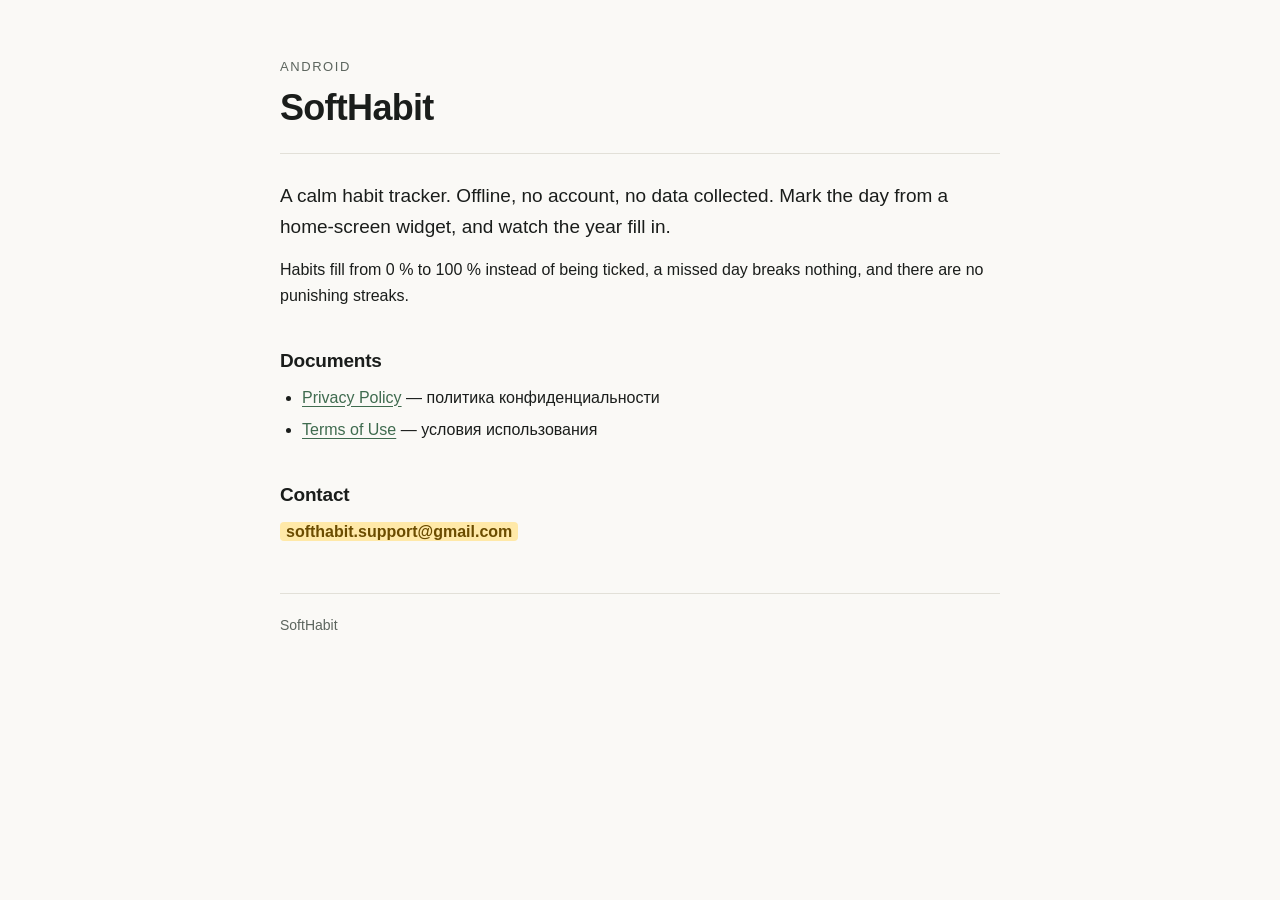
==== index.html @ e61feddc "Политика и условия SoftHabit Две страницы на двух языках плюс небольшая главная. Без внешних зависим" ====
<!doctype html>
<html lang="en">
<head>
<meta charset="utf-8">
<meta name="viewport" content="width=device-width,initial-scale=1">
<title>SoftHabit</title>
<meta name="description" content="SoftHabit — a calm, offline habit tracker for Android.">
<link rel="stylesheet" href="_style.css">
</head>
<body>
<div class="wrap">
<header>
  <div>
    <p class="app">Android</p>
    <h1>SoftHabit</h1>
  </div>
</header>
<p style="font-size:19px;margin-top:26px">A calm habit tracker. Offline, no account,
no data collected. Mark the day from a home-screen widget, and watch the year fill in.</p>
<p>Habits fill from 0 % to 100 % instead of being ticked, a missed day breaks nothing,
and there are no punishing streaks.</p>
<h2>Documents</h2>
<ul>
  <li><a href="privacy.html">Privacy Policy</a> — политика конфиденциальности</li>
  <li><a href="terms.html">Terms of Use</a> — условия использования</li>
</ul>
<h2>Contact</h2>
<p><span class="fill">softhabit.support@gmail.com</span></p>
<footer>SoftHabit</footer>
</div>
</body>
</html>
---- _style.css ----
:root{
  --bg:#faf9f6; --surface:#fff; --ink:#1a1d1b; --muted:#5c655e;
  --line:#e2e0d8; --accent:#3f6b4f; --fill:#ffe9a8; --fill-ink:#6b4c00;
}
@media (prefers-color-scheme:dark){
  :root{
    --bg:#101418; --surface:#171d22; --ink:#e6e9e5; --muted:#98a29b;
    --line:#28323a; --accent:#7cb58d; --fill:#4a3c12; --fill-ink:#ffe9a8;
  }
}
*{box-sizing:border-box}
body{
  margin:0; padding:0 20px 80px; background:var(--bg); color:var(--ink);
  font:16px/1.65 -apple-system,BlinkMacSystemFont,"Segoe UI",Roboto,Helvetica,Arial,sans-serif;
  -webkit-font-smoothing:antialiased;
}
.wrap{max-width:720px;margin:0 auto}
header{padding:56px 0 24px;border-bottom:1px solid var(--line);display:flex;
  flex-wrap:wrap;gap:16px;align-items:baseline;justify-content:space-between}
h1{font-size:clamp(26px,5vw,36px);line-height:1.15;margin:0;letter-spacing:-.02em}
.app{font-size:13px;letter-spacing:.12em;text-transform:uppercase;color:var(--muted);margin:0 0 10px}
.updated{color:var(--muted);font-size:14px;margin:14px 0 0}
h2{font-size:19px;margin:36px 0 8px;letter-spacing:-.01em}
p,li{color:var(--ink)}
p{margin:0 0 14px}
ul{margin:0 0 14px;padding-left:22px}
li{margin-bottom:6px}
a{color:var(--accent);text-underline-offset:3px}
a:focus-visible,button:focus-visible{outline:2px solid var(--accent);outline-offset:3px;border-radius:4px}
.lang{display:flex;gap:4px}
.lang button{
  font:inherit;font-size:13px;padding:5px 12px;border:1px solid var(--line);
  background:var(--surface);color:var(--muted);cursor:pointer;border-radius:6px;
}
.lang button[aria-pressed="true"]{background:var(--accent);color:var(--bg);border-color:var(--accent)}
.fill{background:var(--fill);color:var(--fill-ink);padding:1px 6px;border-radius:4px;font-weight:600}
footer{margin-top:48px;padding-top:20px;border-top:1px solid var(--line);color:var(--muted);font-size:14px}
[hidden]{display:none!important}
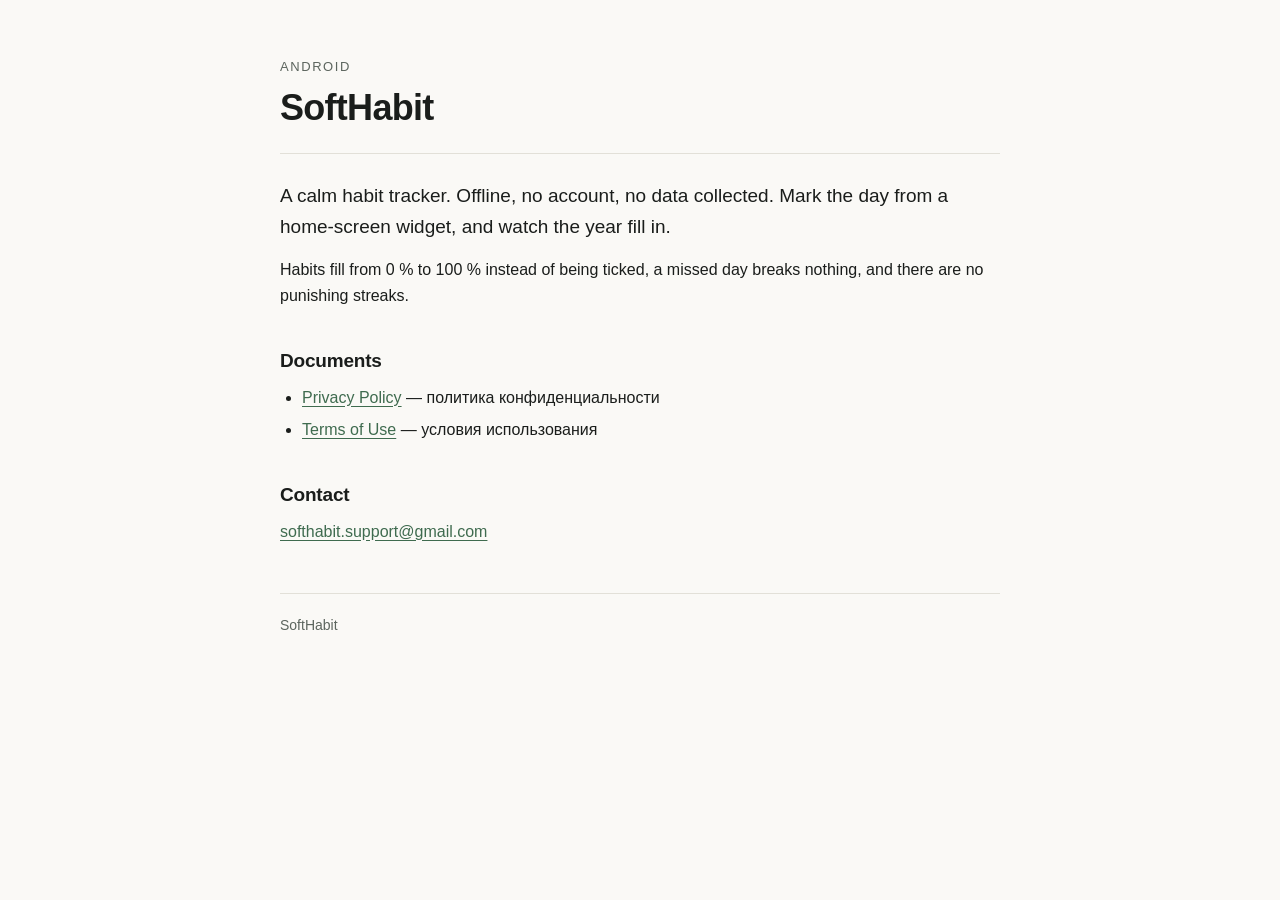
==== commit 4d4b406d: "Имя разработчика и почта в политике и условиях Co-Authored-By: Claude Opus 5 <noreply@anthropic.com>" ====
--- a/index.html
+++ b/index.html
@@ -25,7 +25,7 @@
   <li><a href="terms.html">Terms of Use</a> — условия использования</li>
 </ul>
 <h2>Contact</h2>
-<p><span class="fill">softhabit.support@gmail.com</span></p>
+<p><a href="mailto:softhabit.support@gmail.com">softhabit.support@gmail.com</a></p>
 <footer>SoftHabit</footer>
 </div>
 </body>
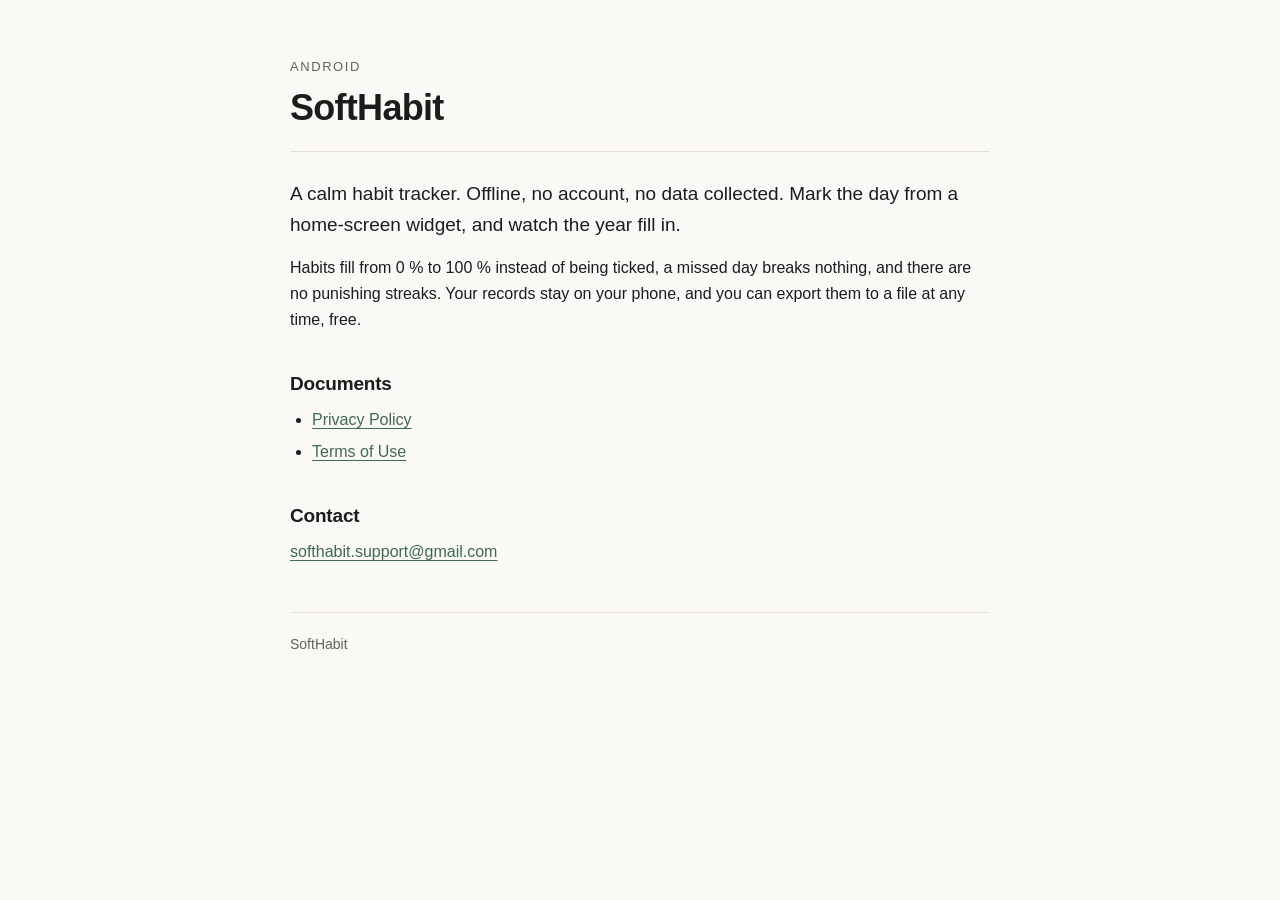
==== commit 9abbf6a6: "Документы переписаны по коду 1.3.4 и только на английском Прежний текст устарел в главном: правила б" ====
--- a/index.html
+++ b/index.html
@@ -10,19 +10,18 @@
 <body>
 <div class="wrap">
 <header>
-  <div>
-    <p class="app">Android</p>
-    <h1>SoftHabit</h1>
-  </div>
+  <p class="app">Android</p>
+  <h1>SoftHabit</h1>
 </header>
-<p style="font-size:19px;margin-top:26px">A calm habit tracker. Offline, no account,
-no data collected. Mark the day from a home-screen widget, and watch the year fill in.</p>
-<p>Habits fill from 0 % to 100 % instead of being ticked, a missed day breaks nothing,
-and there are no punishing streaks.</p>
+<p style="font-size:19px;margin-top:26px">A calm habit tracker. Offline, no account, no data
+collected. Mark the day from a home-screen widget, and watch the year fill in.</p>
+<p>Habits fill from 0 % to 100 % instead of being ticked, a missed day breaks nothing, and there
+are no punishing streaks. Your records stay on your phone, and you can export them to a file at any
+time, free.</p>
 <h2>Documents</h2>
 <ul>
-  <li><a href="privacy.html">Privacy Policy</a> — политика конфиденциальности</li>
-  <li><a href="terms.html">Terms of Use</a> — условия использования</li>
+  <li><a href="privacy.html">Privacy Policy</a></li>
+  <li><a href="terms.html">Terms of Use</a></li>
 </ul>
 <h2>Contact</h2>
 <p><a href="mailto:softhabit.support@gmail.com">softhabit.support@gmail.com</a></p>
--- a/_style.css
+++ b/_style.css
@@ -1,11 +1,11 @@
 :root{
   --bg:#faf9f6; --surface:#fff; --ink:#1a1d1b; --muted:#5c655e;
-  --line:#e2e0d8; --accent:#3f6b4f; --fill:#ffe9a8; --fill-ink:#6b4c00;
+  --line:#e2e0d8; --accent:#3f6b4f;
 }
 @media (prefers-color-scheme:dark){
   :root{
     --bg:#101418; --surface:#171d22; --ink:#e6e9e5; --muted:#98a29b;
-    --line:#28323a; --accent:#7cb58d; --fill:#4a3c12; --fill-ink:#ffe9a8;
+    --line:#28323a; --accent:#7cb58d;
   }
 }
 *{box-sizing:border-box}
@@ -14,25 +14,15 @@
   font:16px/1.65 -apple-system,BlinkMacSystemFont,"Segoe UI",Roboto,Helvetica,Arial,sans-serif;
   -webkit-font-smoothing:antialiased;
 }
-.wrap{max-width:720px;margin:0 auto}
-header{padding:56px 0 24px;border-bottom:1px solid var(--line);display:flex;
-  flex-wrap:wrap;gap:16px;align-items:baseline;justify-content:space-between}
+.wrap{max-width:700px;margin:0 auto}
+header{padding:56px 0 22px;border-bottom:1px solid var(--line)}
 h1{font-size:clamp(26px,5vw,36px);line-height:1.15;margin:0;letter-spacing:-.02em}
 .app{font-size:13px;letter-spacing:.12em;text-transform:uppercase;color:var(--muted);margin:0 0 10px}
-.updated{color:var(--muted);font-size:14px;margin:14px 0 0}
-h2{font-size:19px;margin:36px 0 8px;letter-spacing:-.01em}
-p,li{color:var(--ink)}
+.updated{color:var(--muted);font-size:14px;margin:16px 0 0}
+h2{font-size:19px;margin:34px 0 8px;letter-spacing:-.01em}
 p{margin:0 0 14px}
 ul{margin:0 0 14px;padding-left:22px}
 li{margin-bottom:6px}
 a{color:var(--accent);text-underline-offset:3px}
-a:focus-visible,button:focus-visible{outline:2px solid var(--accent);outline-offset:3px;border-radius:4px}
-.lang{display:flex;gap:4px}
-.lang button{
-  font:inherit;font-size:13px;padding:5px 12px;border:1px solid var(--line);
-  background:var(--surface);color:var(--muted);cursor:pointer;border-radius:6px;
-}
-.lang button[aria-pressed="true"]{background:var(--accent);color:var(--bg);border-color:var(--accent)}
-.fill{background:var(--fill);color:var(--fill-ink);padding:1px 6px;border-radius:4px;font-weight:600}
-footer{margin-top:48px;padding-top:20px;border-top:1px solid var(--line);color:var(--muted);font-size:14px}
-[hidden]{display:none!important}
+a:focus-visible{outline:2px solid var(--accent);outline-offset:3px;border-radius:4px}
+footer{margin-top:46px;padding-top:20px;border-top:1px solid var(--line);color:var(--muted);font-size:14px}
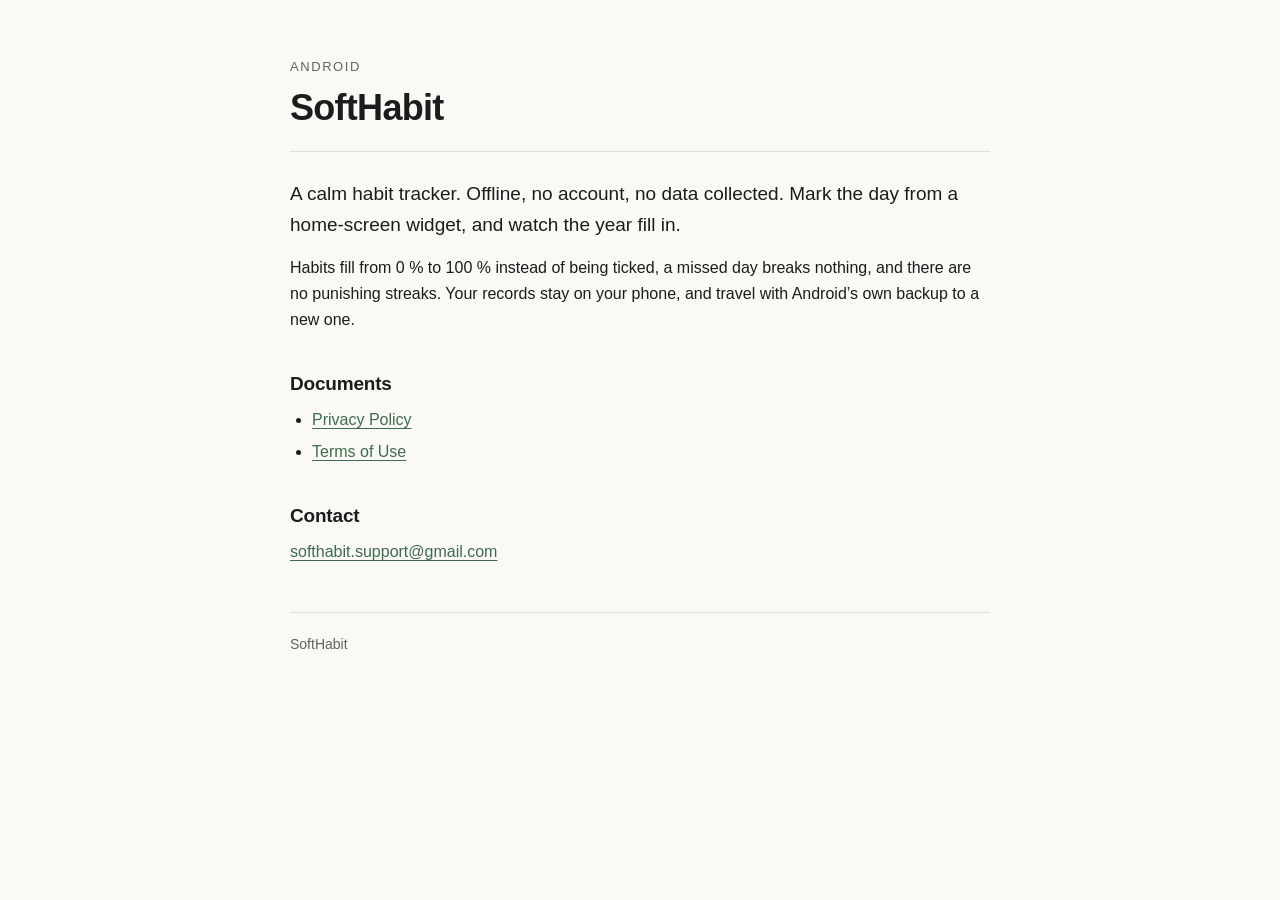
==== commit 7867c790: "Документы больше не обещают выгрузку, которой в приложении нет Ряд «Выгрузить данные» убран из настр" ====
--- a/index.html
+++ b/index.html
@@ -16,8 +16,8 @@
 <p style="font-size:19px;margin-top:26px">A calm habit tracker. Offline, no account, no data
 collected. Mark the day from a home-screen widget, and watch the year fill in.</p>
 <p>Habits fill from 0 % to 100 % instead of being ticked, a missed day breaks nothing, and there
-are no punishing streaks. Your records stay on your phone, and you can export them to a file at any
-time, free.</p>
+are no punishing streaks. Your records stay on your phone, and travel with Android’s own backup
+to a new one.</p>
 <h2>Documents</h2>
 <ul>
   <li><a href="privacy.html">Privacy Policy</a></li>
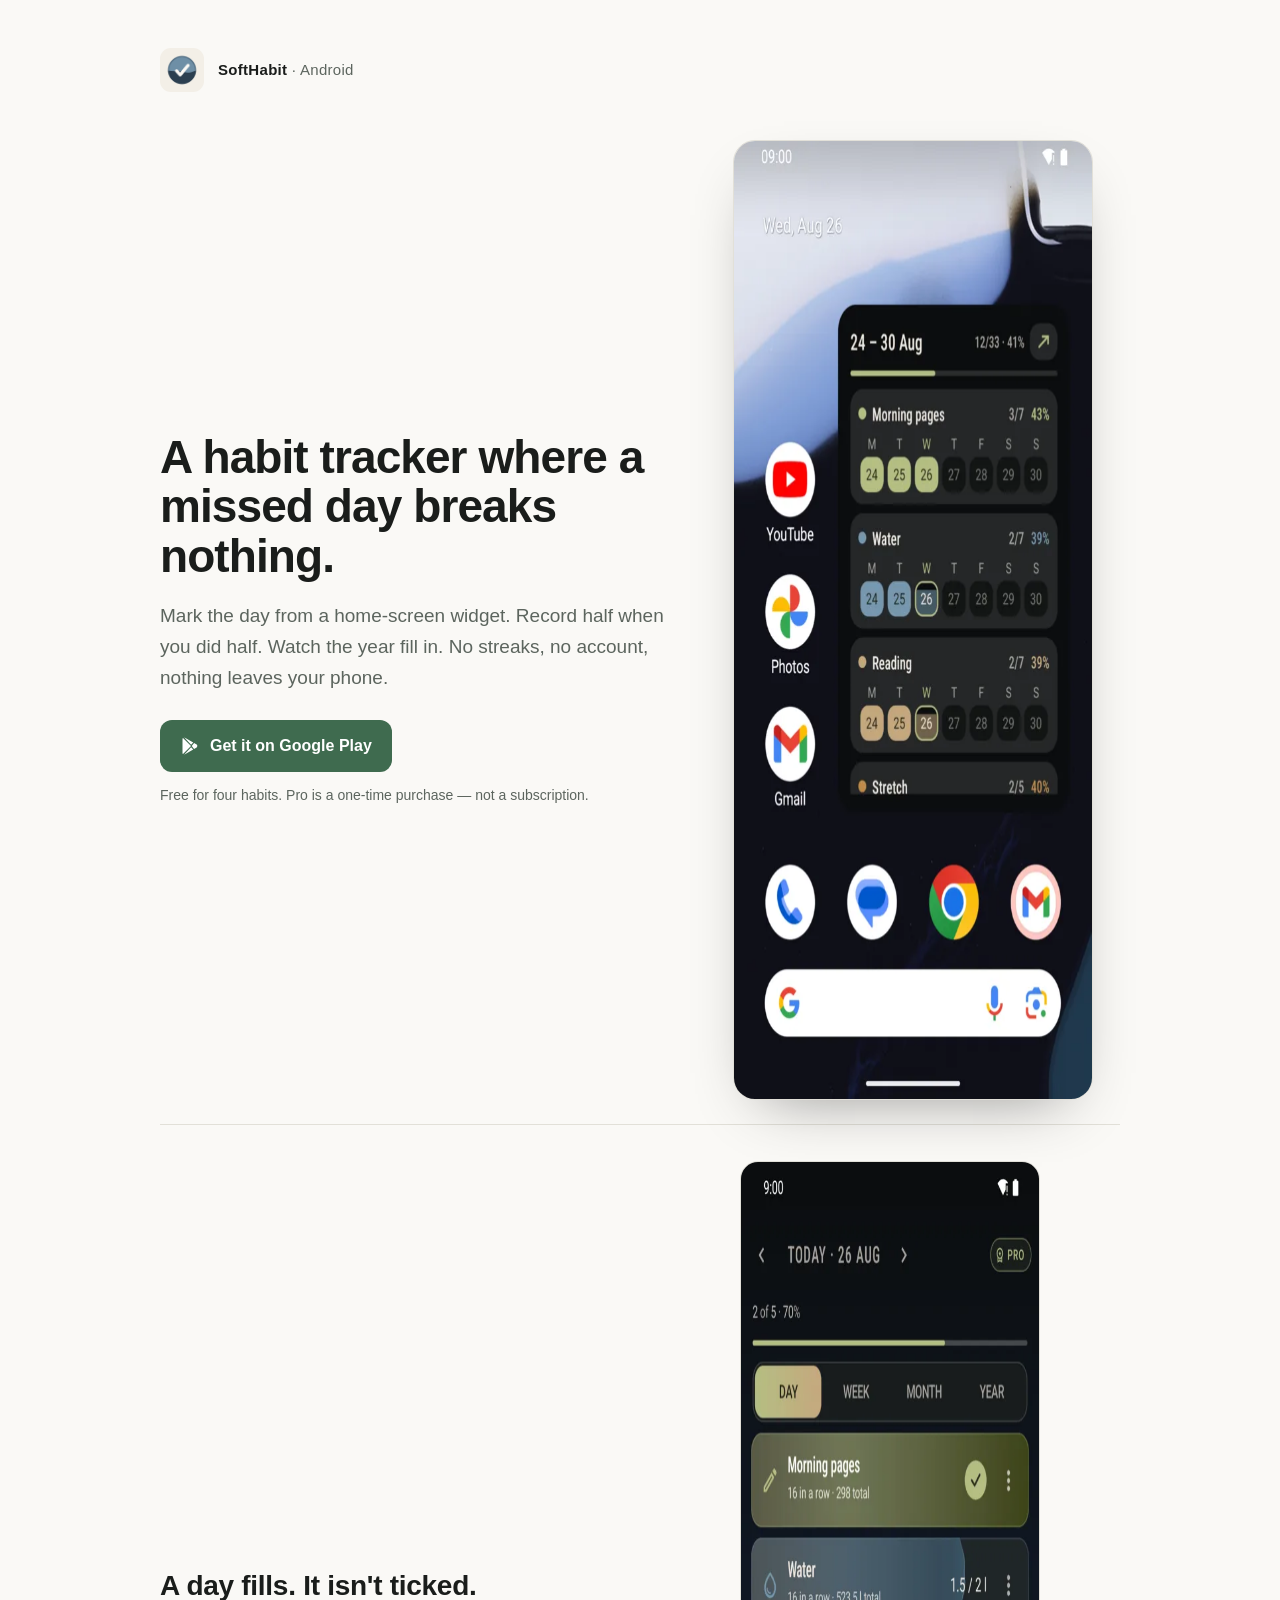
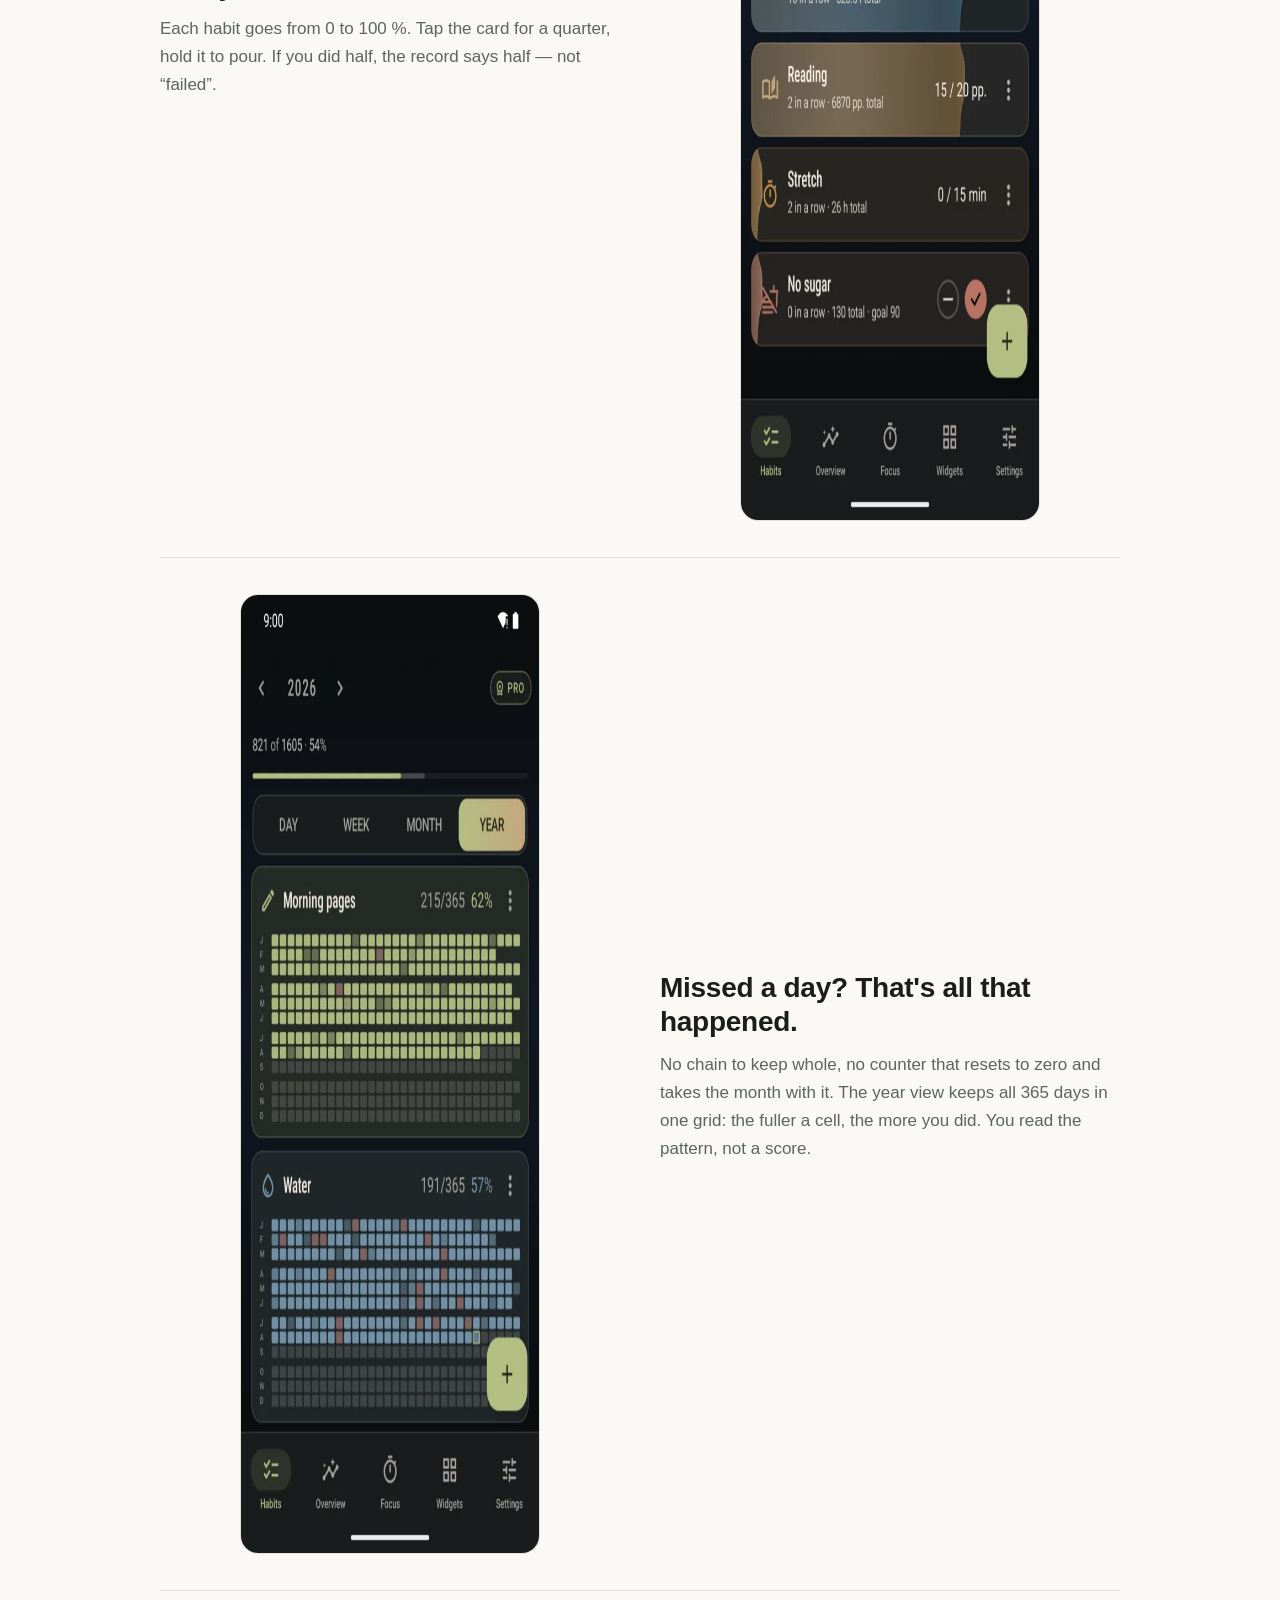
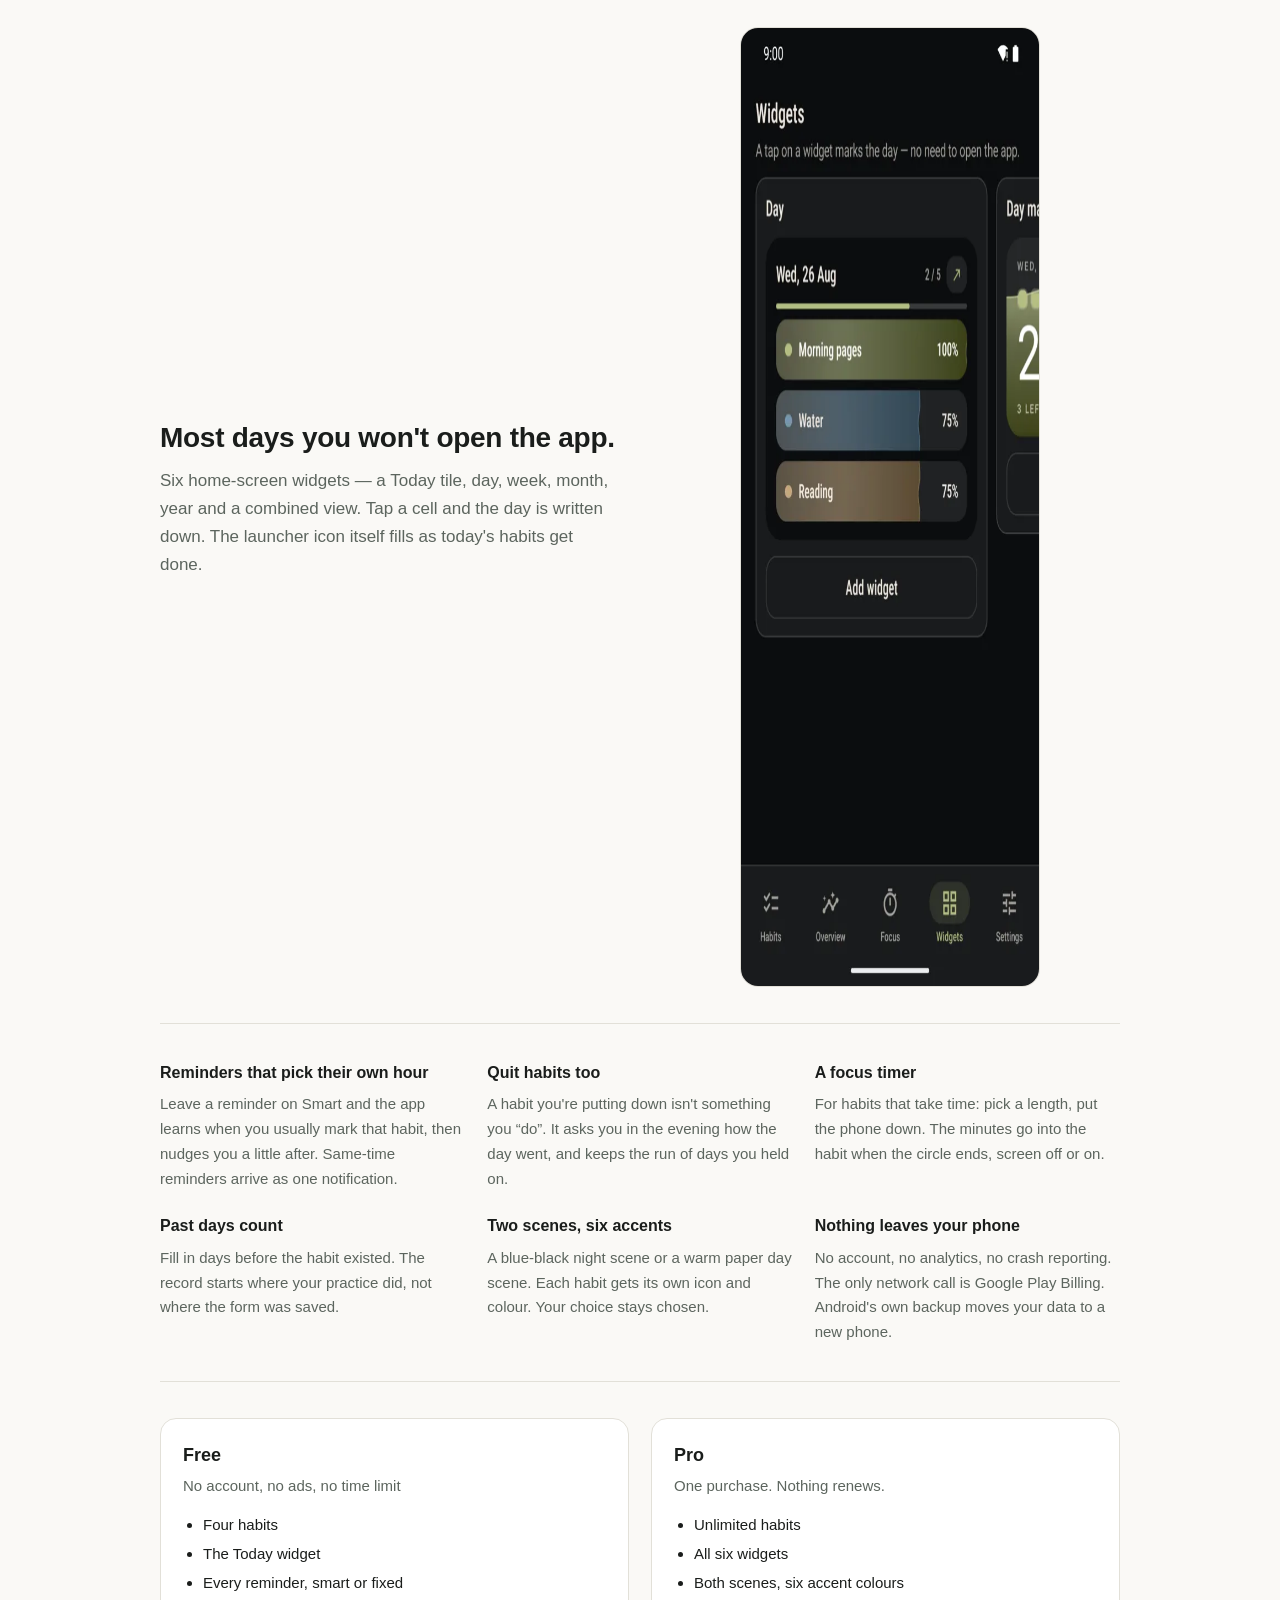
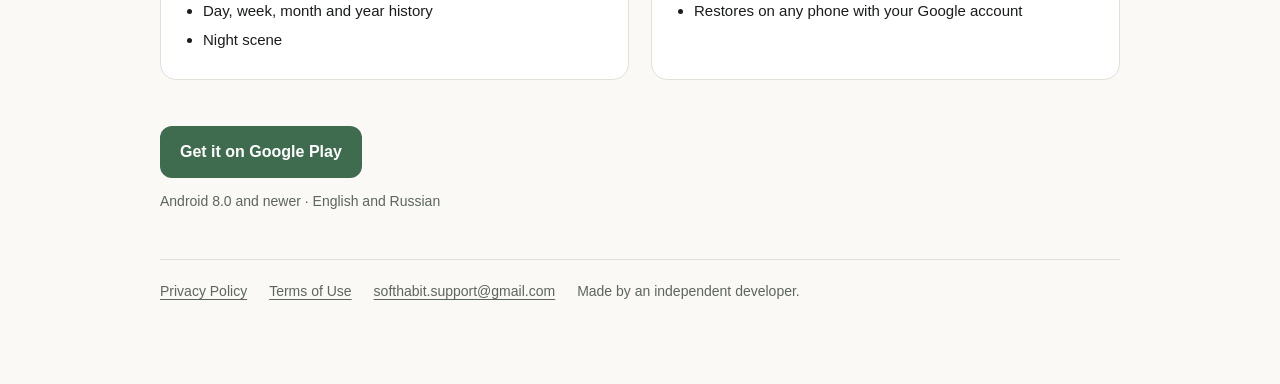
==== commit befd611b: "Главная страница стала посадочной: обещание, кнопка в Play, четыре экрана Раньше здесь было два абза" ====
--- a/index.html
+++ b/index.html
@@ -3,29 +3,111 @@
 <head>
 <meta charset="utf-8">
 <meta name="viewport" content="width=device-width,initial-scale=1">
-<title>SoftHabit</title>
-<meta name="description" content="SoftHabit — a calm, offline habit tracker for Android.">
+<title>SoftHabit — habit tracker with widgets and no streak guilt</title>
+<meta name="description" content="SoftHabit is an Android habit tracker with home-screen widgets, partial progress and no streaks. A missed day breaks nothing. Offline, no account, one-time purchase.">
+<link rel="canonical" href="https://blacknigt96.github.io/softhabit/">
+<link rel="icon" href="assets/icon-192.png">
+<meta property="og:type" content="website">
+<meta property="og:title" content="SoftHabit — a habit tracker where a missed day breaks nothing">
+<meta property="og:description" content="Mark the day from a home-screen widget. Record half when you did half. Keep everything on your phone. Android, free for four habits, Pro is a one-time purchase.">
+<meta property="og:image" content="https://blacknigt96.github.io/softhabit/assets/og.jpg">
+<meta property="og:url" content="https://blacknigt96.github.io/softhabit/">
+<meta name="twitter:card" content="summary_large_image">
 <link rel="stylesheet" href="_style.css">
 </head>
 <body>
-<div class="wrap">
+<div class="wrap landing">
+
 <header>
-  <p class="app">Android</p>
-  <h1>SoftHabit</h1>
+  <img src="assets/icon-192.png" alt="" width="44" height="44">
+  <p class="app">SoftHabit <span style="color:var(--muted);font-weight:400">· Android</span></p>
 </header>
-<p style="font-size:19px;margin-top:26px">A calm habit tracker. Offline, no account, no data
-collected. Mark the day from a home-screen widget, and watch the year fill in.</p>
-<p>Habits fill from 0 % to 100 % instead of being ticked, a missed day breaks nothing, and there
-are no punishing streaks. Your records stay on your phone, and travel with Android’s own backup
-to a new one.</p>
-<h2>Documents</h2>
-<ul>
-  <li><a href="privacy.html">Privacy Policy</a></li>
-  <li><a href="terms.html">Terms of Use</a></li>
-</ul>
-<h2>Contact</h2>
-<p><a href="mailto:softhabit.support@gmail.com">softhabit.support@gmail.com</a></p>
-<footer>SoftHabit</footer>
+
+<section class="hero">
+  <div>
+    <h1>A habit tracker where a missed day breaks nothing.</h1>
+    <p class="lead">Mark the day from a home-screen widget. Record half when you did half. Watch
+    the year fill in. No streaks, no account, nothing leaves your phone.</p>
+    <a class="cta" href="https://play.google.com/store/apps/details?id=app.softhabit.habits">
+      <svg viewBox="0 0 24 24" aria-hidden="true"><path fill="currentColor" d="M3.6 2.3 13.2 12 3.6 21.7c-.4-.3-.6-.8-.6-1.4V3.7c0-.6.2-1.1.6-1.4zm1.3-.7 11 6.3-2.6 2.6L4.9 1.6zm0 20.8 8.4-8.9 2.6 2.6-11 6.3zM16.9 8.5 20 10.3c1 .6 1 2.8 0 3.4l-3.1 1.8L14.1 12l2.8-3.5z"/></svg>
+      Get it on Google Play
+    </a>
+    <span class="fine">Free for four habits. Pro is a one-time purchase — not a subscription.</span>
+  </div>
+  <img src="assets/1-widget-home.webp" alt="SoftHabit week widget on an Android home screen: three habits, seven days each, the kept days filled in colour" width="540" height="960">
+</section>
+
+<section class="row">
+  <div>
+    <h2>A day fills. It isn't ticked.</h2>
+    <p>Each habit goes from 0 to 100 %. Tap the card for a quarter, hold it to pour. If you did
+    half, the record says half — not “failed”.</p>
+  </div>
+  <div class="shot"><img src="assets/2-day.webp" alt="Day view: habit cards filled to different levels" width="540" height="960" loading="lazy"></div>
+</section>
+
+<section class="row">
+  <div>
+    <h2>Missed a day? That's all that happened.</h2>
+    <p>No chain to keep whole, no counter that resets to zero and takes the month with it. The
+    year view keeps all 365 days in one grid: the fuller a cell, the more you did. You read the
+    pattern, not a score.</p>
+  </div>
+  <div class="shot"><img src="assets/5-year.webp" alt="Year view: a grid of every day of the year for each habit, fuller cells where more was done" width="540" height="960" loading="lazy"></div>
+</section>
+
+<section class="row">
+  <div>
+    <h2>Most days you won't open the app.</h2>
+    <p>Six home-screen widgets — a Today tile, day, week, month, year and a combined view. Tap a
+    cell and the day is written down. The launcher icon itself fills as today's habits get done.</p>
+  </div>
+  <div class="shot"><img src="assets/6-widgets.webp" alt="The widget gallery inside the app, showing the six widget kinds" width="540" height="960" loading="lazy"></div>
+</section>
+
+<section class="grid">
+  <div><h3>Reminders that pick their own hour</h3><p>Leave a reminder on Smart and the app learns when you usually mark that habit, then nudges you a little after. Same-time reminders arrive as one notification.</p></div>
+  <div><h3>Quit habits too</h3><p>A habit you're putting down isn't something you “do”. It asks you in the evening how the day went, and keeps the run of days you held on.</p></div>
+  <div><h3>A focus timer</h3><p>For habits that take time: pick a length, put the phone down. The minutes go into the habit when the circle ends, screen off or on.</p></div>
+  <div><h3>Past days count</h3><p>Fill in days before the habit existed. The record starts where your practice did, not where the form was saved.</p></div>
+  <div><h3>Two scenes, six accents</h3><p>A blue-black night scene or a warm paper day scene. Each habit gets its own icon and colour. Your choice stays chosen.</p></div>
+  <div><h3>Nothing leaves your phone</h3><p>No account, no analytics, no crash reporting. The only network call is Google Play Billing. Android's own backup moves your data to a new phone.</p></div>
+</section>
+
+<section class="plans">
+  <div class="plan">
+    <h3>Free</h3>
+    <p class="price">No account, no ads, no time limit</p>
+    <ul>
+      <li>Four habits</li>
+      <li>The Today widget</li>
+      <li>Every reminder, smart or fixed</li>
+      <li>Day, week, month and year history</li>
+      <li>Night scene</li>
+    </ul>
+  </div>
+  <div class="plan">
+    <h3>Pro</h3>
+    <p class="price">One purchase. Nothing renews.</p>
+    <ul>
+      <li>Unlimited habits</li>
+      <li>All six widgets</li>
+      <li>Both scenes, six accent colours</li>
+      <li>Restores on any phone with your Google account</li>
+    </ul>
+  </div>
+</section>
+
+<p style="margin:10px 0 0"><a class="cta" href="https://play.google.com/store/apps/details?id=app.softhabit.habits">Get it on Google Play</a>
+<span class="fine">Android 8.0 and newer · English and Russian</span></p>
+
+<footer>
+  <a href="privacy/">Privacy Policy</a>
+  <a href="terms.html">Terms of Use</a>
+  <a href="mailto:softhabit.support@gmail.com">softhabit.support@gmail.com</a>
+  <span>Made by an independent developer.</span>
+</footer>
+
 </div>
 </body>
 </html>
--- a/_style.css
+++ b/_style.css
@@ -1,11 +1,11 @@
 :root{
   --bg:#faf9f6; --surface:#fff; --ink:#1a1d1b; --muted:#5c655e;
-  --line:#e2e0d8; --accent:#3f6b4f;
+  --line:#e2e0d8; --accent:#3f6b4f; --accent-ink:#fff;
 }
 @media (prefers-color-scheme:dark){
   :root{
     --bg:#101418; --surface:#171d22; --ink:#e6e9e5; --muted:#98a29b;
-    --line:#28323a; --accent:#7cb58d;
+    --line:#28323a; --accent:#7cb58d; --accent-ink:#13201a;
   }
 }
 *{box-sizing:border-box}
@@ -26,3 +26,41 @@
 a{color:var(--accent);text-underline-offset:3px}
 a:focus-visible{outline:2px solid var(--accent);outline-offset:3px;border-radius:4px}
 footer{margin-top:46px;padding-top:20px;border-top:1px solid var(--line);color:var(--muted);font-size:14px}
+
+/* ---- landing page (index.html) ---- */
+.landing{max-width:960px}
+.landing header{border:0;padding:48px 0 0;display:flex;align-items:center;gap:14px}
+.landing header img{width:44px;height:44px;border-radius:11px}
+.landing header .app{margin:0;font-size:15px;letter-spacing:.02em;text-transform:none;color:var(--ink);font-weight:600}
+.hero{display:grid;grid-template-columns:1.1fr .9fr;gap:40px;align-items:center;padding:48px 0 24px}
+.hero h1{font-size:clamp(30px,5vw,46px);line-height:1.08;margin:0 0 18px}
+.hero .lead{font-size:19px;color:var(--muted);margin:0 0 26px;max-width:34em}
+.hero img{width:100%;max-width:360px;display:block;margin:0 auto;border-radius:22px;border:1px solid var(--line);box-shadow:0 24px 60px -30px rgba(0,0,0,.45)}
+.cta{display:inline-flex;align-items:center;gap:10px;background:var(--accent);color:var(--accent-ink);
+  text-decoration:none;font-weight:600;padding:13px 20px;border-radius:12px;font-size:16px}
+.cta:hover{filter:brightness(1.06)}
+.cta svg{width:20px;height:20px}
+.fine{display:block;margin-top:12px;color:var(--muted);font-size:14px}
+.row{display:grid;grid-template-columns:1fr 1fr;gap:40px;align-items:center;padding:36px 0;border-top:1px solid var(--line)}
+.row:nth-child(even) .shot{order:-1}
+.row h2{font-size:clamp(22px,3vw,28px);margin:0 0 12px;line-height:1.2}
+.row p{color:var(--muted);font-size:17px}
+.row .shot img{width:100%;max-width:300px;display:block;margin:0 auto;border-radius:18px;border:1px solid var(--line)}
+.grid{display:grid;grid-template-columns:repeat(3,1fr);gap:22px;padding:36px 0;border-top:1px solid var(--line)}
+.grid h3{font-size:16px;margin:0 0 6px}
+.grid p{color:var(--muted);font-size:15px;margin:0}
+.plans{display:grid;grid-template-columns:1fr 1fr;gap:22px;padding:36px 0;border-top:1px solid var(--line)}
+.plan{background:var(--surface);border:1px solid var(--line);border-radius:16px;padding:22px}
+.plan h3{margin:0 0 4px;font-size:18px}
+.plan .price{color:var(--muted);margin:0 0 14px;font-size:15px}
+.plan ul{margin:0;padding-left:20px}
+.plan li{margin-bottom:4px;font-size:15px}
+.landing footer{display:flex;flex-wrap:wrap;gap:8px 22px}
+.landing footer a{color:var(--muted)}
+@media (max-width:720px){
+  .hero,.row,.plans{grid-template-columns:1fr;gap:26px}
+  .row:nth-child(even) .shot{order:0}
+  .grid{grid-template-columns:1fr}
+  .hero{padding-top:28px}
+  .hero img{max-width:280px}
+}
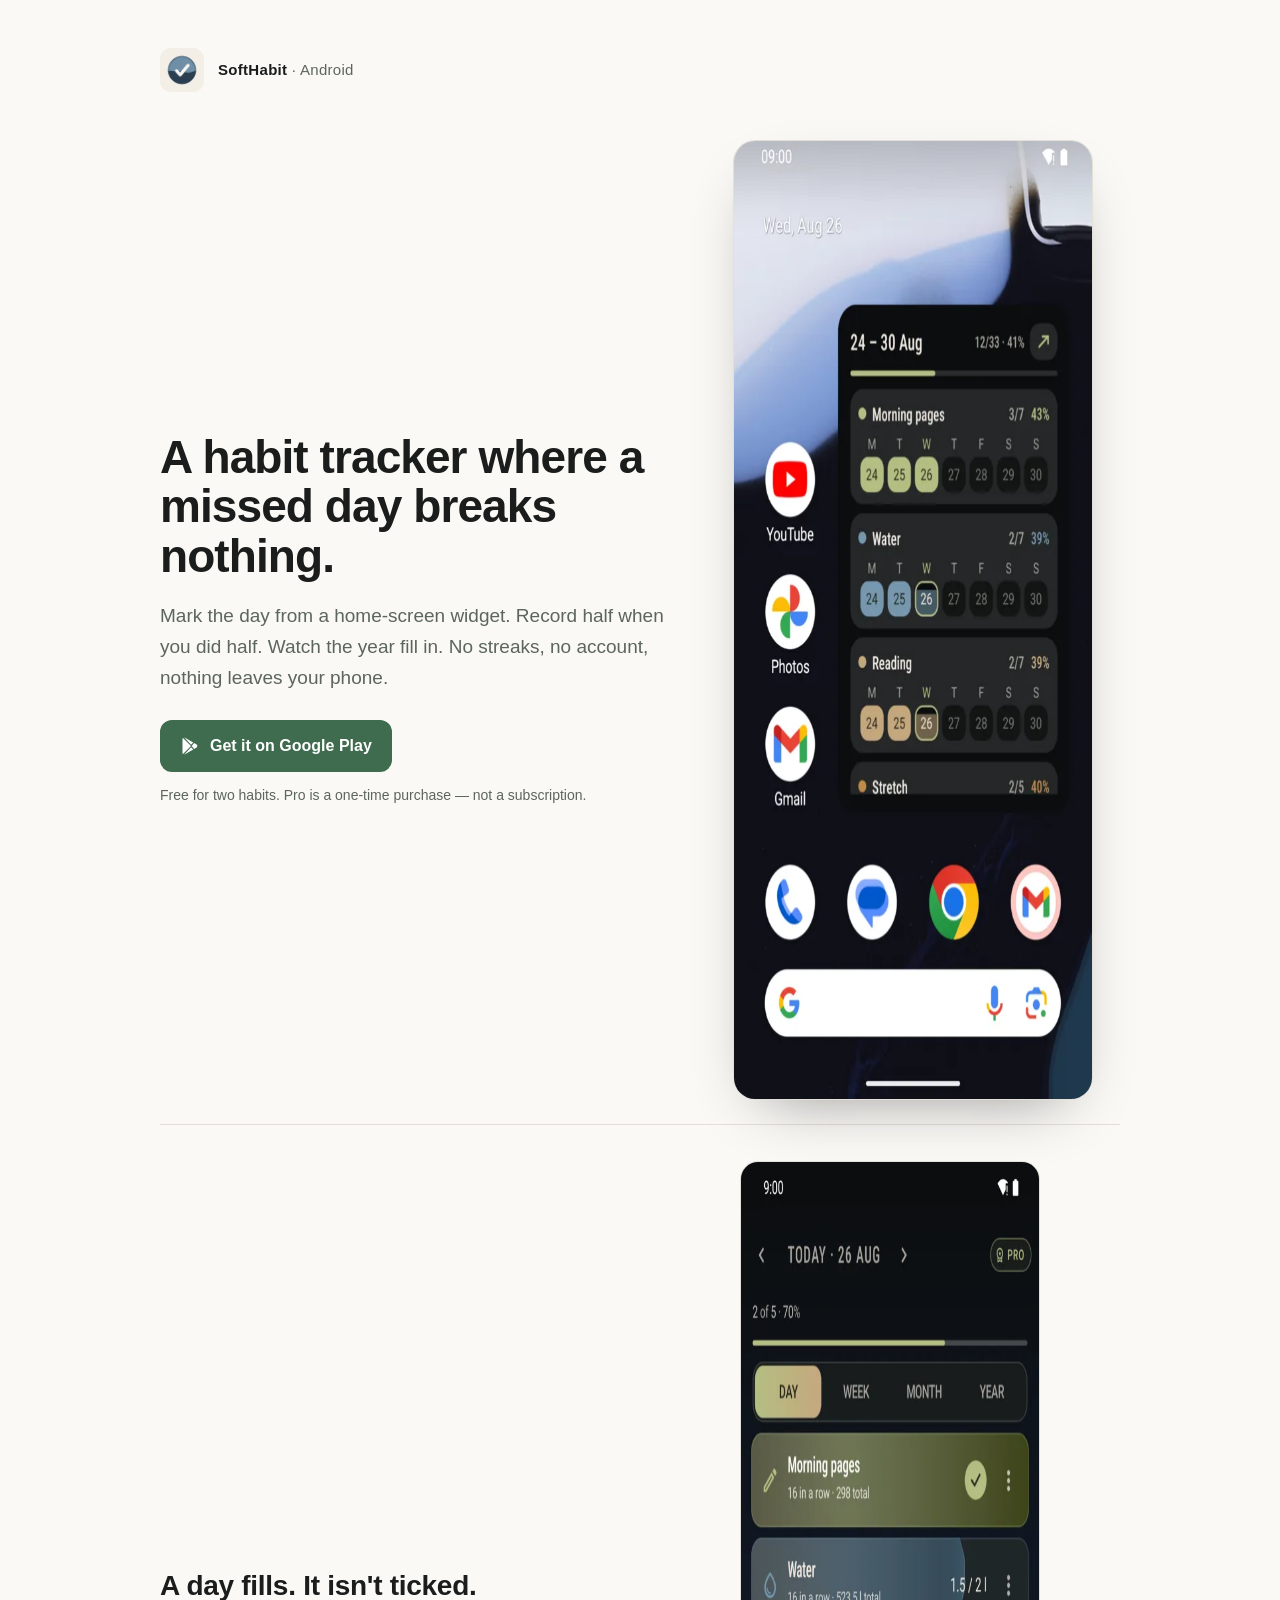
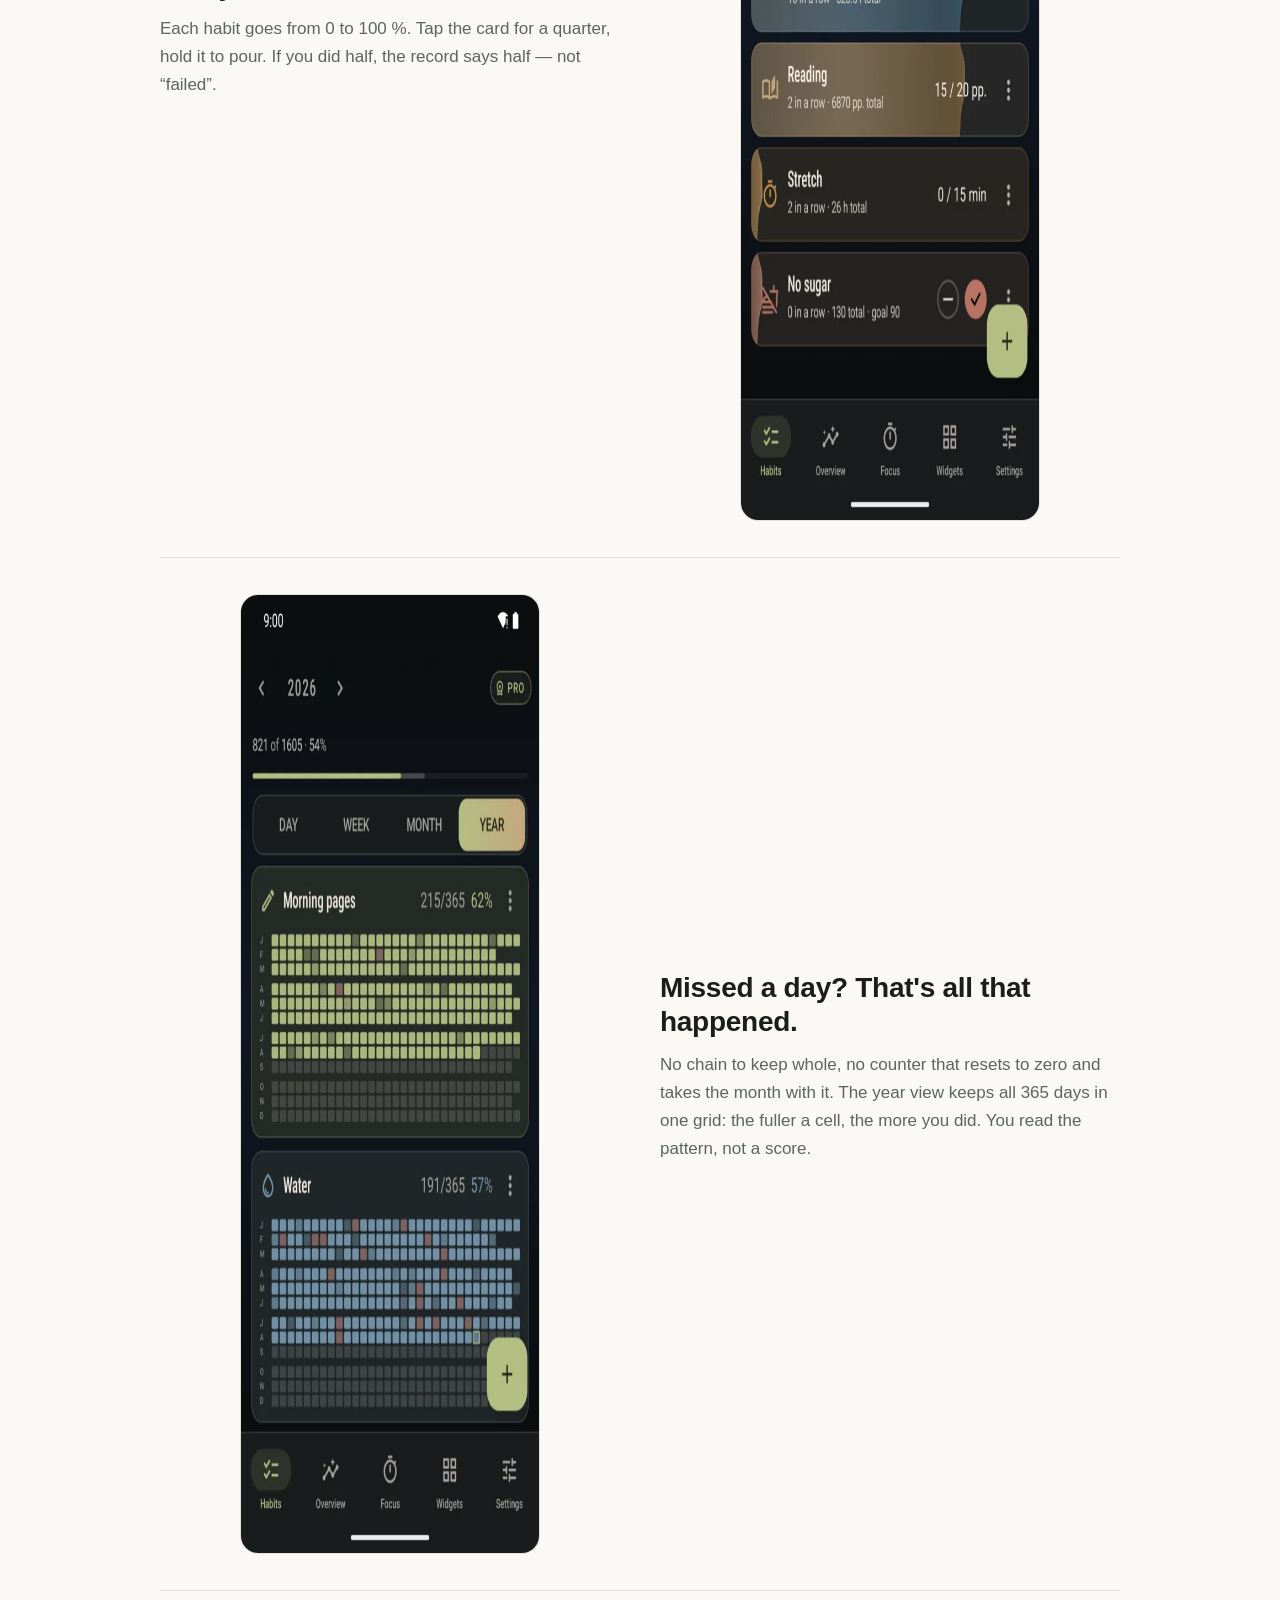
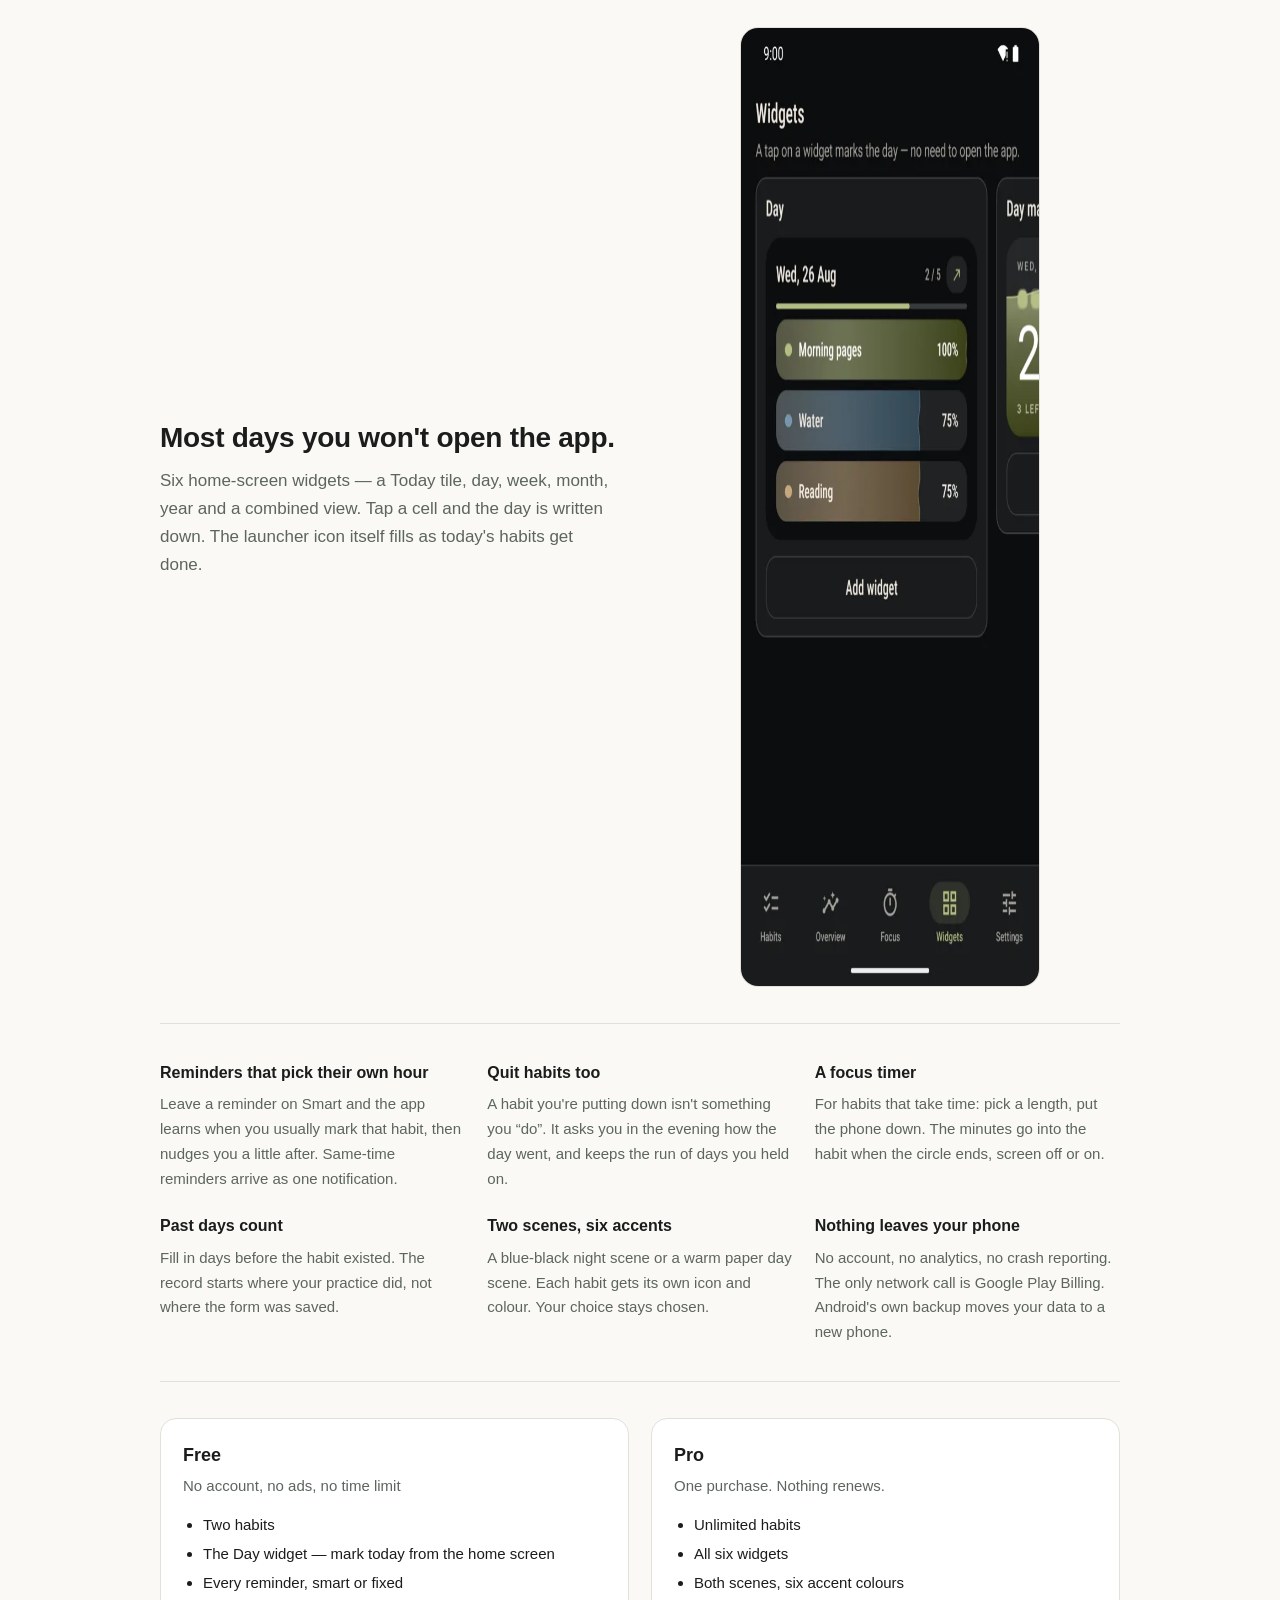
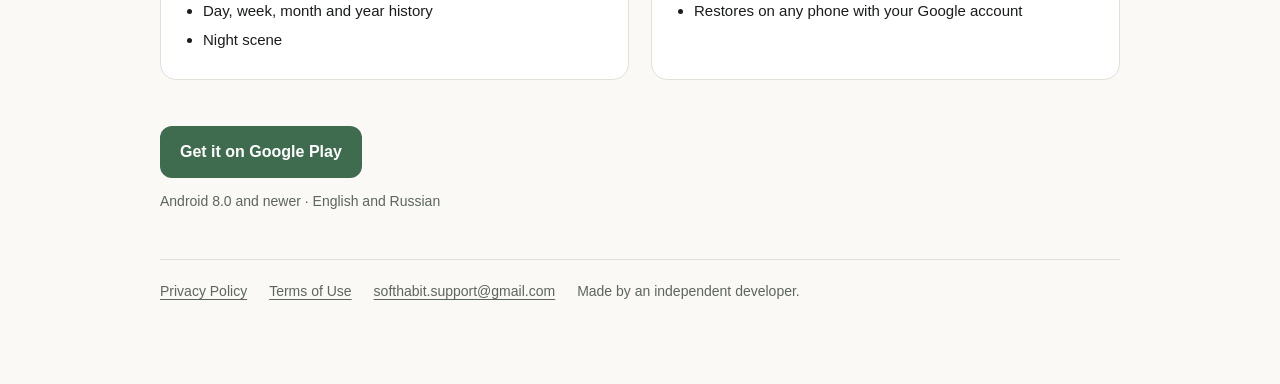
==== commit ca2e6606: "Бесплатный план назван верно: две привычки и виджет «День» И условия, и посадочная страница обещали " ====
--- a/index.html
+++ b/index.html
@@ -9,7 +9,7 @@
 <link rel="icon" href="assets/icon-192.png">
 <meta property="og:type" content="website">
 <meta property="og:title" content="SoftHabit — a habit tracker where a missed day breaks nothing">
-<meta property="og:description" content="Mark the day from a home-screen widget. Record half when you did half. Keep everything on your phone. Android, free for four habits, Pro is a one-time purchase.">
+<meta property="og:description" content="Mark the day from a home-screen widget. Record half when you did half. Keep everything on your phone. Android, free for two habits, Pro is a one-time purchase.">
 <meta property="og:image" content="https://blacknigt96.github.io/softhabit/assets/og.jpg">
 <meta property="og:url" content="https://blacknigt96.github.io/softhabit/">
 <meta name="twitter:card" content="summary_large_image">
@@ -32,7 +32,7 @@
       <svg viewBox="0 0 24 24" aria-hidden="true"><path fill="currentColor" d="M3.6 2.3 13.2 12 3.6 21.7c-.4-.3-.6-.8-.6-1.4V3.7c0-.6.2-1.1.6-1.4zm1.3-.7 11 6.3-2.6 2.6L4.9 1.6zm0 20.8 8.4-8.9 2.6 2.6-11 6.3zM16.9 8.5 20 10.3c1 .6 1 2.8 0 3.4l-3.1 1.8L14.1 12l2.8-3.5z"/></svg>
       Get it on Google Play
     </a>
-    <span class="fine">Free for four habits. Pro is a one-time purchase — not a subscription.</span>
+    <span class="fine">Free for two habits. Pro is a one-time purchase — not a subscription.</span>
   </div>
   <img src="assets/1-widget-home.webp" alt="SoftHabit week widget on an Android home screen: three habits, seven days each, the kept days filled in colour" width="540" height="960">
 </section>
@@ -79,8 +79,8 @@
     <h3>Free</h3>
     <p class="price">No account, no ads, no time limit</p>
     <ul>
-      <li>Four habits</li>
-      <li>The Today widget</li>
+      <li>Two habits</li>
+      <li>The Day widget — mark today from the home screen</li>
       <li>Every reminder, smart or fixed</li>
       <li>Day, week, month and year history</li>
       <li>Night scene</li>
